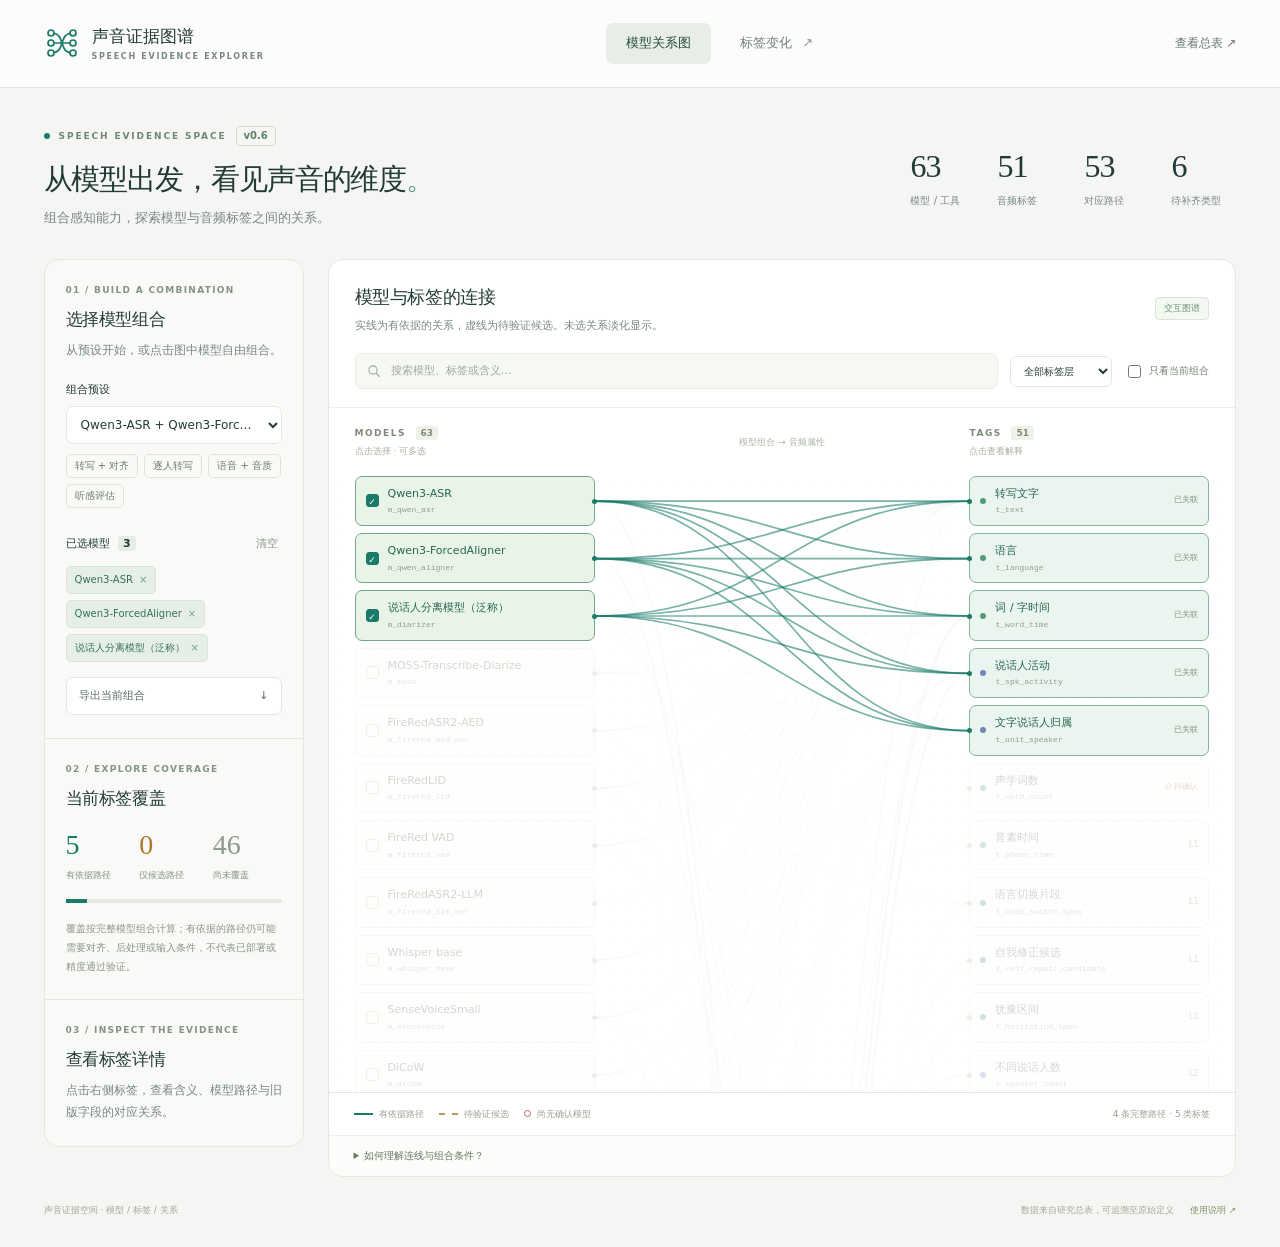
==== docs/research/speech-evidence-space-20261020/visualization/index.html @ 35d26bb5 "Add interactive speech model and tag explorer" ====
<!doctype html>
<html lang="zh-CN">
<head>
  <meta charset="UTF-8">
  <meta name="viewport" content="width=device-width, initial-scale=1">
  <meta name="theme-color" content="#f5f6f3">
  <title>声音证据图谱 · 模型与标签</title>
  <link rel="stylesheet" href="styles.css">
  <script src="data.js" defer></script>
  <script src="app.js" defer></script>
</head>
<body>
  <header class="topbar">
    <a class="brand" href="#graph" aria-label="声音证据图谱首页">
      <svg viewBox="0 0 36 36" aria-hidden="true"><path d="M7 8C23 8 13 28 29 28M7 28C23 28 13 8 29 8M7 18H29"/><circle cx="7" cy="8" r="3"/><circle cx="7" cy="18" r="3"/><circle cx="7" cy="28" r="3"/><circle cx="29" cy="8" r="3"/><circle cx="29" cy="18" r="3"/><circle cx="29" cy="28" r="3"/></svg>
      <span>声音证据图谱<small>SPEECH EVIDENCE EXPLORER</small></span>
    </a>
    <nav aria-label="主导航"><button class="nav-tab active" data-view="graph" aria-pressed="true">模型关系图</button><button class="nav-tab" data-view="comparison" aria-pressed="false">标签变化 <span>↗</span></button></nav>
    <a class="source-link" href="../模型与标签对应总表.md" target="_blank" rel="noopener">查看总表 ↗</a>
  </header>

  <main>
    <section class="page-heading">
      <div><div class="eyebrow"><span class="live-dot"></span> SPEECH EVIDENCE SPACE <span class="version">v0.6</span></div><h1>从模型出发，看见声音的维度<span>。</span></h1><p>组合感知能力，探索模型与音频标签之间的关系。</p></div>
      <div class="overview" id="overview" aria-label="总表统计"></div>
    </section>

    <section id="graph-view" class="workspace">
      <aside class="sidebar">
        <section class="side-section"><div class="section-kicker">01 / BUILD A COMBINATION</div><h2>选择模型组合</h2><p class="muted">从预设开始，或点击图中模型自由组合。</p><label class="field-label" for="preset">组合预设</label><select id="preset"><option value="">自定义组合</option></select><div class="quick-presets" id="quick-presets"></div><div class="selection-heading"><span>已选模型 <b id="selected-count">0</b></span><button id="clear" class="text-button">清空</button></div><div id="selected-chips" class="selected-chips"></div><button id="export" class="secondary-button">导出当前组合 <span>↓</span></button></section>
        <section class="side-section coverage-section"><div class="section-kicker">02 / EXPLORE COVERAGE</div><h2>当前标签覆盖</h2><div class="coverage-stats" aria-live="polite"><div><strong id="supported-count">0</strong><span>有依据路径</span></div><div><strong id="candidate-count">0</strong><span>仅候选路径</span></div><div><strong id="remaining-count">51</strong><span>尚未覆盖</span></div></div><div class="coverage-bar"><span id="supported-bar"></span><span id="candidate-bar"></span></div><p class="small-note">覆盖按完整模型组合计算；有依据的路径仍可能需要对齐、后处理或输入条件，不代表已部署或精度通过验证。</p></section>
        <section class="side-section detail-section" id="detail-panel"><div class="section-kicker">03 / INSPECT THE EVIDENCE</div><h2>查看标签详情</h2><p class="muted">点击右侧标签，查看含义、模型路径与旧版字段的对应关系。</p></section>
      </aside>

      <div class="graph-panel">
        <div class="panel-heading"><div><h2>模型与标签的连接</h2><p>实线为有依据的关系，虚线为待验证候选。未选关系淡化显示。</p></div><span class="pill">交互图谱</span></div>
        <div class="graph-toolbar"><label class="search-box"><svg viewBox="0 0 20 20" aria-hidden="true"><circle cx="8" cy="8" r="5.5"/><path d="m12 12 5 5"/></svg><input id="graph-search" type="search" placeholder="搜索模型、标签或含义…" aria-label="搜索模型或标签"></label><select id="layer" aria-label="按标签层筛选"><option value="all">全部标签层</option><option value="L1">L1 · 词汇内容</option><option value="L2">L2 · 说话人</option><option value="L3">L3 · 时间结构</option><option value="L4">L4 · 副语言</option><option value="L5">L5 · 声学场景</option><option value="L6">L6 · 音频关系</option></select><label class="toggle-label"><input id="focus-only" type="checkbox">只看当前组合</label></div>
        <div class="graph-column-headings"><span>MODELS <b id="visible-model-count"></b><small>点击选择 · 可多选</small></span><span class="connection-caption">模型组合 → 音频属性</span><span>TAGS <b id="visible-tag-count"></b><small>点击查看解释</small></span></div>
        <p class="scroll-hint">左右滑动图谱，查看完整的模型与标签连接 ↔</p>
        <div class="graph-scroll" id="graph-scroll" tabindex="0" aria-label="模型标签关系图，可滚动"><div id="graph-canvas" class="graph-canvas"><svg id="connections" aria-hidden="true"></svg><div id="model-nodes" class="node-column model-column"></div><div id="tag-nodes" class="node-column tag-column"></div></div><div id="graph-empty" class="empty-state" hidden></div></div>
        <div class="graph-footer"><div class="legend"><span><i class="line solid"></i>有依据路径</span><span><i class="line dashed"></i>待验证候选</span><span><i class="gap-dot"></i>尚无确认模型</span></div><span id="graph-status" aria-live="polite"></span></div>
        <details class="reading-guide"><summary>如何理解连线与组合条件？</summary><p>连线表示模型参与某条产出路径。总表中逗号连接的模型需要共同选择，斜线分隔的模型任选其一。单条连线不表示这个模型单独就能产出标签。</p><p><b>D</b>：直接接口输出；<b>C</b>：模型组合、适配或确定性后处理；<b>H</b>：权重、任务头、接口或校准尚待验证。带 H 的组合用虚线单独计数；不可调用的旧候选不计入覆盖。∅ 表示还没有确认的产出模型。</p><p>“语音识别模型”“说话人分离模型”等泛称节点代表组合中的角色，具体实现另选，不会自动被其他模型代号替代。同一标签可以有多条路径，但不因此成为互相独立的证据。目标人、逐帧、摘要等限定保留在标签详情中。</p></details>
      </div>
    </section>

    <section id="comparison-view" hidden>
      <div class="comparison-intro"><div><div class="section-kicker">SCHEMA EVOLUTION / 2026.10.09 → v0.6</div><h2>标签变了什么，为什么？</h2><p id="comparison-summary"></p></div><a href="../标签版本对比.md" target="_blank" rel="noopener" class="secondary-button">完整对比文档 ↗</a></div>
      <div class="comparison-callouts"><div><span class="callout-icon">＋</span><h3>新增与细化</h3><p>从整段结果扩展到词、时间、声源和交互关系。</p></div><div><span class="callout-icon">⇄</span><h3>移出不等于删除</h3><p>统计、元数据和自然语言描述有各自的保存位置。</p></div><div><span class="callout-icon">∅</span><h3>类型不等于能力</h3><p>51 类标签中，6 类仍没有确认的产出模型。</p></div></div>
      <div class="comparison-controls"><div id="comparison-filters" class="filter-pills" aria-label="按变化类型筛选"></div><label class="search-box"><svg viewBox="0 0 20 20" aria-hidden="true"><circle cx="8" cy="8" r="5.5"/><path d="m12 12 5 5"/></svg><input type="search" id="comparison-search" placeholder="搜索新旧字段或原因…" aria-label="搜索标签变化"></label></div>
      <p class="result-count" id="comparison-result-count" aria-live="polite"></p><div id="comparison-list" class="comparison-list"></div>
      <div class="source-footer"><strong>对照来源</strong><p>基准：<code>baseline-tag-schema.md</code>（2026-10-09）· <a href="baseline-tag-schema.md" target="_blank" rel="noopener">只读快照 ↗</a></p><p>当前：<a href="../tag_schema.md" target="_blank" rel="noopener">Tag Schema v0.6</a> · <a href="../模型与标签对应总表.md" target="_blank" rel="noopener">模型与标签总表</a> · <a href="../schema_mapping.md" target="_blank" rel="noopener">既有字段映射</a></p></div>
    </section>
    <footer class="page-footer"><span>声音证据空间 · 模型 / 标签 / 关系</span><span>数据来自研究总表，可追溯至原始定义 <a href="README.md" target="_blank" rel="noopener">使用说明 ↗</a></span></footer>
  </main>
  <div id="toast" role="status" class="toast" hidden></div>
  <noscript><p class="noscript">请启用 JavaScript 以查看交互图谱。原始数据可在模型与标签总表中阅读。</p></noscript>
</body>
</html>
---- docs/research/speech-evidence-space-20261020/visualization/styles.css ----
:root{--bg:#f5f6f3;--paper:#fff;--ink:#233b38;--muted:#7a8782;--border:#e2e7e1;--teal:#197b68;--mint:#e6f3eb;--amber:#ad772f;--amber-bg:#faf1df;--red:#b56a60;--radius:15px;font-family:Inter,"PingFang SC","Microsoft YaHei",LocalHei,system-ui,sans-serif;color:var(--ink);background:var(--bg);font-synthesis:none}
*{box-sizing:border-box}body{margin:0;font-size:14px;line-height:1.6}button,input,select{font:inherit}button,a,select,input{ -webkit-tap-highlight-color:transparent}button{cursor:pointer}button,select,input{color:var(--ink)}button{background:none}button:focus-visible,a:focus-visible,input:focus-visible,select:focus-visible,summary:focus-visible,[tabindex]:focus-visible{outline:3px solid #59ad93;outline-offset:3px}a{color:var(--teal);text-decoration:none}a:hover{text-decoration:underline}h1,h2,h3,p{margin:0}h2{font-size:17px;letter-spacing:-.4px}h3{font-size:15px}code{font-family:"SFMono-Regular",Consolas,monospace;font-size:.86em;overflow-wrap:anywhere}[hidden]{display:none!important}.topbar{height:88px;border-bottom:1px solid var(--border);display:flex;align-items:center;justify-content:space-between;padding:0 3.4%;gap:24px;background:rgba(255,255,255,.68)}.brand{display:flex;align-items:center;gap:12px;font-weight:700;font-size:17px;color:var(--ink)}.brand:hover{text-decoration:none}.brand svg{width:36px;height:36px;fill:var(--bg);stroke:var(--teal);stroke-width:1.7}.brand small{display:block;font-size:8px;letter-spacing:1.7px;color:var(--muted);margin-top:1px}.topbar nav{display:flex;align-items:center;gap:9px}.nav-tab{padding:10px 20px;border:0;border-radius:7px;font-size:13px;color:#76807b}.nav-tab.active{background:#e8ede7;color:#244d40;font-weight:600}.nav-tab span{padding-left:6px;color:#8c9c91}.source-link{font-size:12px;color:#64776d}.page-heading{display:flex;align-items:center;justify-content:space-between;gap:30px;padding:38px 0 30px}.eyebrow{font-size:9px;letter-spacing:1.9px;font-weight:700;display:flex;align-items:center;gap:9px;color:#718476}.live-dot{width:6px;height:6px;background:var(--teal);border-radius:50%}.version{letter-spacing:0;font-size:10px;padding:1px 7px;border:1px solid #cddbd0;border-radius:4px;color:#608268}.page-heading h1{font-size:clamp(24px,2.25vw,35px);font-weight:600;letter-spacing:-1.1px;margin:10px 0 6px}.page-heading h1>span{color:#5a9d7e}.page-heading p{font-size:13px;color:var(--muted)}main{max-width:1680px;margin:auto;padding:0 3.4%}.overview{display:flex;gap:27px;padding-right:5px}.overview>div{min-width:60px}.overview strong{font:500 32px/1.3 Georgia,serif;letter-spacing:-1px}.overview span{display:block;font-size:10px;color:var(--muted);margin-top:5px}.workspace{display:grid;grid-template-columns:260px minmax(0,1fr);gap:24px;align-items:start}.sidebar{border:1px solid var(--border);background:#f9faf7;border-radius:var(--radius);overflow:hidden}.side-section{padding:23px 21px;border-bottom:1px solid var(--border)}.side-section:last-child{border-bottom:0}.section-kicker{font-size:9px;letter-spacing:1.3px;font-weight:600;color:#859386;margin-bottom:9px}.side-section h2{margin-bottom:7px}.muted{color:var(--muted);font-size:12px;line-height:1.8}.field-label{display:block;font-size:11px;font-weight:600;margin:19px 0 7px}select{background:#fff;border:1px solid var(--border);border-radius:7px;padding:10px;max-width:100%;font-size:12px}#preset{width:100%;text-overflow:ellipsis}.quick-presets{display:flex;gap:6px;flex-wrap:wrap;margin-top:10px}.quick-presets button{border:1px solid #dce4da;border-radius:5px;color:#6b7d6e;padding:3px 8px;font-size:10px}.quick-presets button:hover{background:var(--mint)}.selection-heading{display:flex;align-items:center;justify-content:space-between;font-size:11px;margin:23px 0 10px}.selection-heading b{margin-left:5px;background:#e7ece4;padding:1px 5px;border-radius:3px}.text-button{border:0;color:#87928b;font-size:11px;padding:4px}.text-button:hover{color:var(--teal)}.selected-chips{display:flex;flex-wrap:wrap;gap:6px;min-height:48px;align-content:flex-start}.selected-chip{display:flex;align-items:center;gap:6px;color:#37715e;background:#e6efe5;border:1px solid #d9e5d8;border-radius:5px;font-size:10px;max-width:100%;padding:5px 8px}.selected-chip span{overflow:hidden;text-overflow:ellipsis;white-space:nowrap}.selected-chip b{font-weight:400;opacity:.65}.secondary-button{border:1px solid var(--border);background:white;border-radius:7px;display:flex;align-items:center;justify-content:space-between;padding:9px 12px;font-size:11px;color:#5b6d62;gap:20px;white-space:nowrap}.secondary-button:hover{border-color:#94b49f;text-decoration:none}.side-section>.secondary-button{margin-top:15px;width:100%}.coverage-stats{display:grid;grid-template-columns:repeat(3,1fr);gap:5px;margin-top:18px}.coverage-stats strong{font:500 28px/1.1 Georgia,serif;color:var(--teal)}.coverage-stats>div:nth-child(2) strong{color:var(--amber)}.coverage-stats>div:nth-child(3) strong{color:#8d998e}.coverage-stats span{display:block;font-size:9px;color:#819080;margin-top:7px}.coverage-bar{height:4px;background:#e5e9e1;border-radius:3px;display:flex;margin:16px 0}.coverage-bar span{height:100%;transition:width .25s}#supported-bar{background:var(--teal)}#candidate-bar{background:#d4af6d}.small-note{font-size:10px;line-height:1.9;color:#8a948a}.graph-panel{border:1px solid var(--border);border-radius:var(--radius);background:white;overflow:hidden;min-width:0}.panel-heading{padding:23px 26px 19px;display:flex;align-items:center;justify-content:space-between;gap:15px}.panel-heading h2{font-size:18px}.panel-heading p{font-size:11px;color:var(--muted);margin-top:5px}.pill{border:1px solid #d5e7da;color:#6e9375;border-radius:4px;background:#f3f8f0;padding:3px 8px;font-size:9px;white-space:nowrap}.graph-toolbar{padding:0 26px 18px;display:flex;align-items:center;gap:12px;border-bottom:1px solid #edf0e9}.search-box{display:flex;align-items:center;gap:9px;background:#f6f8f4;border:1px solid #e8ede5;border-radius:7px;padding:8px 11px;min-width:140px;flex:1}.search-box svg{width:15px;height:15px;stroke:#9ca99a;fill:none;stroke-width:1.5;flex-shrink:0}.search-box input{padding:0;width:100%;border:0;background:transparent;font-size:11px;outline-offset:4px}.search-box input::placeholder{color:#a0aaa0}.graph-toolbar select{font-size:10px;padding:8px 9px}.toggle-label{display:flex;align-items:center;gap:5px;white-space:nowrap;font-size:10px;color:#71816f}.toggle-label input{accent-color:var(--teal)}.graph-column-headings{display:grid;grid-template-columns:240px 1fr 240px;padding:18px 26px 13px;font-size:9px;font-weight:700;letter-spacing:1.5px;color:#7e8b7b}.graph-column-headings b{font-size:9px;letter-spacing:0;background:#eef2e9;border-radius:3px;padding:2px 5px;margin-left:5px}.graph-column-headings small{display:block;font-size:9px;font-weight:400;letter-spacing:0;color:#a8b09f;margin-top:4px}.connection-caption{text-align:center;align-self:center;font-size:9px;letter-spacing:0;font-weight:400;color:#abb5a7}.graph-scroll{height:620px;overflow:auto;position:relative;overscroll-behavior:contain;scrollbar-width:thin;scrollbar-color:#ced9cc transparent;padding:0 26px 12px;background:radial-gradient(circle,#ced8c74d .7px,transparent .8px) 0 0/17px 17px}.graph-canvas{position:relative;display:flex;justify-content:space-between;min-width:650px;gap:160px;min-height:540px;isolation:isolate}.node-column{width:240px;display:flex;flex-direction:column;gap:7px;z-index:2;flex-shrink:0;padding:4px 0 12px}.node{width:100%;min-height:49px;display:flex;align-items:center;gap:9px;text-align:left;border:1px solid #e1e7dc;background:#fcfdfb;border-radius:7px;padding:8px 10px;position:relative;transition:opacity .18s,background .18s,border-color .18s,filter .18s;color:#566853}.node>span.node-text{min-width:0;flex:1}.node strong{display:block;font-size:11px;font-weight:500;overflow:hidden;white-space:nowrap;text-overflow:ellipsis}.node code{display:block;font-size:8px;color:#90a08c;margin-top:2px;overflow:hidden;text-overflow:ellipsis;white-space:nowrap}.node:hover{border-color:#8eb69d;background:#f1f8ef;opacity:1!important;filter:none!important}.checkmark{width:13px;height:13px;border:1px solid #b7c9b5;border-radius:3px;flex-shrink:0;display:grid;place-items:center;font-size:9px;color:transparent}.node.selected{background:#e9f4e9;border-color:#76a58b;color:#27654e}.node.selected .checkmark{color:white;background:var(--teal);border-color:var(--teal)}.node.active{background:#eaf5ef;border-color:#87b59c;color:#27654e}.node.candidate{background:var(--amber-bg);border-color:#dfc793;color:#916929}.node.dimmed{opacity:.25;filter:blur(.25px)}.node.focused{box-shadow:0 0 0 2px #549b7c}.node .layer-dot{width:6px;height:6px;background:var(--layer-color,#729a83);border-radius:50%;flex-shrink:0}.node .node-status{font-size:8px;color:#80917a;white-space:nowrap}.node.candidate .node-status{color:var(--amber)}.node .gap-status{color:var(--red)}.node.unavailable{background:#f4f4f2}.node:disabled{cursor:not-allowed}.node:disabled:hover{border-color:#e1e7dc}.node::after{content:"";position:absolute;width:5px;height:5px;border-radius:50%;background:#b2c3ac;right:-3px;top:calc(50% - 2px)}.tag-column .node::after{right:auto;left:-3px}.node.selected::after,.node.active::after{background:var(--teal)}.node.candidate::after{background:var(--amber)}#connections{position:absolute;inset:0;width:100%;height:100%;z-index:1;overflow:visible;pointer-events:none}.connection{fill:none;stroke:#8fa78c;stroke-width:1;opacity:.1}.connection.active{stroke:var(--teal);stroke-width:1.7;opacity:.58}.connection.candidate{stroke:#bf934d;stroke-width:1.4;stroke-dasharray:5 5;opacity:.55}.connection.idle-candidate{stroke-dasharray:4 5}.connection.dimmed{opacity:.035}.graph-footer{padding:14px 25px;border-top:1px solid var(--border);display:flex;justify-content:space-between;gap:12px;align-items:center;font-size:9px;color:#98a18f}.legend{display:flex;gap:15px;flex-wrap:wrap}.legend span{display:flex;gap:6px;align-items:center}.line{display:inline-block;width:19px;border-top:2px solid var(--teal)}.line.dashed{border-color:#bc9656;border-top-style:dashed}.gap-dot{width:7px;height:7px;border:1px solid var(--red);border-radius:50%}.reading-guide{border-top:1px solid #edf0e9;padding:12px 25px;font-size:10px;color:#86917e;background:#fcfdfa}.reading-guide summary{cursor:pointer;color:#647b5d}.reading-guide p{margin-top:10px;max-width:900px}.detail-section h2{overflow-wrap:anywhere}.detail-id{display:block;color:#8b9a84;font-size:10px;margin-bottom:12px}.detail-description{font-size:11px;color:#6e7e66;line-height:1.9}.detail-subtitle{font-size:11px;margin:18px 0 8px}.path-card{padding:10px;border:1px solid #e1e7da;border-radius:6px;background:white;margin-top:8px;font-size:10px}.path-card p{color:#7b8871;margin:6px 0;overflow-wrap:anywhere}.path-card code{font-size:9px}.path-card .text-button{padding:4px 0;color:var(--teal);font-size:10px}.status-badge{font:9px/1.6 Consolas,monospace;background:#edf3e7;color:#6a865c;border-radius:3px;padding:2px 5px}.status-badge.hypothesis{background:var(--amber-bg);color:var(--amber)}.tag-detail-close{float:right}.empty-state{text-align:center;padding:85px 20px;color:#93a08b;font-size:13px}.comparison-intro{border:1px solid var(--border);border-radius:var(--radius);background:white;padding:28px 30px;display:flex;align-items:center;justify-content:space-between;gap:30px}.comparison-intro h2{font-size:25px;margin-bottom:10px}.comparison-intro p{font-size:12px;max-width:850px;color:#7b8973;line-height:1.9}.comparison-callouts{display:grid;grid-template-columns:repeat(3,1fr);gap:18px;margin:20px 0 26px}.comparison-callouts>div{padding:22px;background:#edf1e8;border-radius:12px}.callout-icon{float:left;font-size:24px;line-height:1.4;color:#78a184;margin-right:15px}.comparison-callouts h3{font-size:14px;font-weight:500}.comparison-callouts p{color:#89937f;font-size:11px;margin-top:5px}.comparison-controls{display:flex;justify-content:space-between;gap:20px;align-items:flex-start}.comparison-controls .search-box{max-width:280px}.filter-pills{display:flex;gap:7px;flex-wrap:wrap}.filter-pills button{border:1px solid #dde4d6;border-radius:6px;padding:7px 12px;font-size:11px;color:#76876a}.filter-pills button.active{background:var(--teal);border-color:var(--teal);color:white}.filter-pills button span{opacity:.7;margin-left:6px;font-size:9px}.result-count{font-size:10px;color:#92a085;margin:15px 0}.comparison-list{display:grid;grid-template-columns:repeat(2,minmax(0,1fr));gap:16px;align-items:start}.change-card{padding:23px;background:#fff;border:1px solid var(--border);border-radius:12px}.change-card-header{display:flex;justify-content:space-between;gap:15px;align-items:center;margin-bottom:15px}.change-card h3{font-size:15px}.category-badge{white-space:nowrap;font-size:9px;background:#edf3e7;color:#7a9766;padding:3px 7px;border-radius:4px}.category-badge.added{background:#e6f3eb;color:var(--teal)}.category-badge.deferred{background:var(--amber-bg);color:var(--amber)}.field-mapping{display:grid;grid-template-columns:1fr 16px 1fr;gap:10px;background:#f8faf5;border-radius:7px;padding:13px;margin-bottom:15px}.field-mapping small{display:block;font-size:9px;color:#9aa48d;margin-bottom:6px}.field-mapping code{display:block;font-size:9px;line-height:1.8}.mapping-arrow{align-self:center;color:#a6b69a}.field-mapping button{border:0;font:9px/1.8 Consolas,monospace;color:var(--teal);text-align:left;padding:0;overflow-wrap:anywhere;display:block;max-width:100%}.field-mapping button:hover{text-decoration:underline}.change-card>p{font-size:11px;color:#75846a;line-height:1.9}.change-card .boundary{font-size:10px;margin-top:11px;border-left:2px solid #c6d6ba;padding-left:10px;color:#96a08c}.source-links{display:flex;gap:12px;flex-wrap:wrap;margin-top:13px;font-size:9px}.source-footer{font-size:11px;padding:28px 0;color:#91a081}.source-footer strong{font-weight:500;color:#6d805c}.source-footer p{margin-top:8px}.page-footer{display:flex;justify-content:space-between;gap:20px;font-size:9px;color:#a0aa94;padding:26px 0 30px}.page-footer a{color:#7c9470;margin-left:13px}.toast{position:fixed;bottom:25px;left:50%;transform:translateX(-50%);z-index:100;background:#274a3b;color:white;border-radius:8px;padding:12px 20px;box-shadow:0 4px 20px #254b3426;font-size:12px}.noscript{padding:20px;text-align:center}
@media(min-width:1500px){.workspace{grid-template-columns:280px minmax(0,1fr)}.node-column{width:270px}.graph-column-headings{grid-template-columns:270px 1fr 270px}.graph-scroll{height:690px}}
@media(max-width:1150px){.workspace{grid-template-columns:225px minmax(0,1fr);gap:16px}.side-section{padding:19px 16px}.graph-toolbar{flex-wrap:wrap;padding-left:18px;padding-right:18px}.graph-toolbar .search-box{min-width:170px}.graph-column-headings{grid-template-columns:1fr 1fr;padding-left:18px;padding-right:18px}.graph-column-headings>span:last-child{text-align:right}.connection-caption{display:none}.graph-scroll{padding-left:18px;padding-right:18px}.overview{gap:15px}.overview strong{font-size:28px}.graph-footer{flex-wrap:wrap}.comparison-controls{flex-wrap:wrap}}
@media(max-width:800px){main{padding:0 20px}.topbar{height:75px;padding:0 20px;gap:10px}.brand{font-size:14px}.brand svg{width:30px}.brand small{font-size:6px}.source-link{display:none}.nav-tab{padding:8px 10px;font-size:11px}.page-heading{align-items:flex-start;flex-direction:column;gap:23px;padding:28px 0}.page-heading h1{font-size:25px}.overview{gap:34px}.overview strong{font-size:25px}.overview span{font-size:9px}.workspace{grid-template-columns:1fr}.sidebar{display:grid;grid-template-columns:1fr 1fr}.side-section{border-bottom:0}.side-section:first-child{border-right:1px solid var(--border)}.detail-section{grid-column:1/-1;border-top:1px solid var(--border);max-height:480px;overflow:auto}.graph-scroll{height:570px}.panel-heading{padding:20px 18px}.panel-heading h2{font-size:16px}.panel-heading p{font-size:10px}.comparison-list{grid-template-columns:1fr}.comparison-callouts{gap:10px}.comparison-callouts>div{padding:15px}.callout-icon{float:none;display:block}.comparison-callouts h3{font-size:12px}.comparison-callouts p{font-size:10px}.comparison-intro{padding:22px;align-items:flex-start;flex-direction:column;gap:15px}.comparison-intro h2{font-size:22px}.page-footer{flex-direction:column;gap:7px}.comparison-controls .search-box{max-width:none}.graph-footer{padding:14px 18px}}
@media(max-width:450px){main{padding:0 12px}.topbar{padding:0 12px}.brand{gap:6px}.brand small{letter-spacing:1px}.nav-tab{padding:8px}.page-heading h1{font-size:22px}.sidebar{grid-template-columns:1fr}.side-section:first-child{border-right:0;border-bottom:1px solid var(--border)}.coverage-section{padding:17px}.coverage-stats{margin-top:12px}.graph-toolbar{gap:8px}.graph-toolbar .search-box{flex-basis:100%}.graph-column-headings{font-size:8px}.comparison-callouts{grid-template-columns:1fr}.comparison-callouts>div{padding:14px 16px}.callout-icon{float:left;margin-top:0}.legend{gap:10px}.field-mapping{gap:6px;padding:10px}.change-card{padding:18px}}
.scroll-hint{display:none;font-size:9px;color:#8a9b7e;padding:0 18px 10px}
@media(max-width:1150px){.scroll-hint{display:block}}
@media(prefers-reduced-motion:reduce){*{transition:none!important;scroll-behavior:auto!important}}
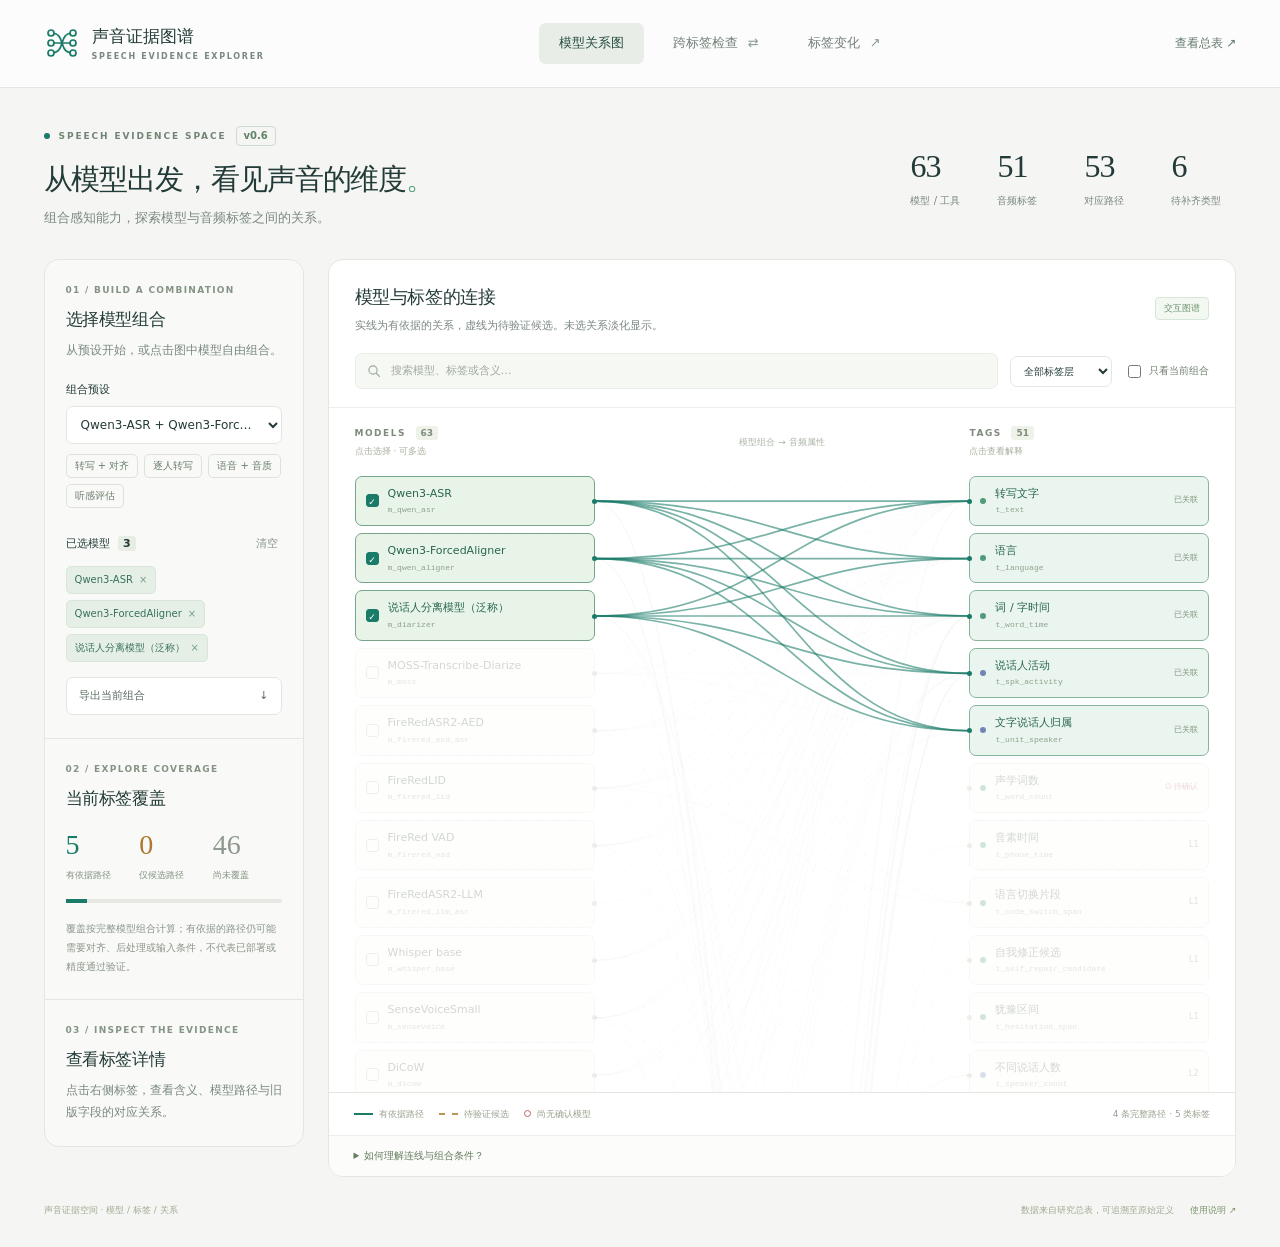
==== commit ee931a12: "Add cross-tag consistency diagrams and research guidance" ====
--- a/docs/research/speech-evidence-space-20261020/visualization/index.html
+++ b/docs/research/speech-evidence-space-20261020/visualization/index.html
@@ -15,7 +15,7 @@
       <svg viewBox="0 0 36 36" aria-hidden="true"><path d="M7 8C23 8 13 28 29 28M7 28C23 28 13 8 29 8M7 18H29"/><circle cx="7" cy="8" r="3"/><circle cx="7" cy="18" r="3"/><circle cx="7" cy="28" r="3"/><circle cx="29" cy="8" r="3"/><circle cx="29" cy="18" r="3"/><circle cx="29" cy="28" r="3"/></svg>
       <span>声音证据图谱<small>SPEECH EVIDENCE EXPLORER</small></span>
     </a>
-    <nav aria-label="主导航"><button class="nav-tab active" data-view="graph" aria-pressed="true">模型关系图</button><button class="nav-tab" data-view="comparison" aria-pressed="false">标签变化 <span>↗</span></button></nav>
+    <nav aria-label="主导航"><button class="nav-tab active" data-view="graph" aria-pressed="true">模型关系图</button><button class="nav-tab" data-view="checks" aria-pressed="false">跨标签检查 <span>⇄</span></button><button class="nav-tab" data-view="comparison" aria-pressed="false">标签变化 <span>↗</span></button></nav>
     <a class="source-link" href="../模型与标签对应总表.md" target="_blank" rel="noopener">查看总表 ↗</a>
   </header>
 
@@ -43,6 +43,17 @@
       </div>
     </section>
 
+    <section id="checks-view" hidden>
+      <div class="checks-intro">
+        <div><div class="section-kicker">CROSS-TAG CONSISTENCY / 2026.10</div><h2>不同维度，交叉核验。</h2><p>语言与转写、词时间与语音活动、文字归属与说话人时间轴：用不同标签发现冲突和缺失。以下为检查方案；点击标签，可查看提供证据的模型。<a href="../tag_schema.md#81-跨标签一致性检查互检链路" target="_blank" rel="noopener">完整定义 ↗</a></p></div>
+        <div class="checks-legend"><span class="pill">8 组检查方案</span><span>⇄ 核对关系 · 待评测</span></div>
+      </div>
+      <div class="checks-toolbar"><div id="checks-filters" class="filter-pills" aria-label="按检查类型筛选"></div><label class="search-box"><svg viewBox="0 0 20 20" aria-hidden="true"><circle cx="8" cy="8" r="5.5"/><path d="m12 12 5 5"/></svg><input type="search" id="checks-search" placeholder="搜索标签或检查关系…" aria-label="搜索跨标签检查"></label></div>
+      <p class="result-count" id="checks-result-count" aria-live="polite"></p>
+      <div id="checks-list" class="checks-list"></div>
+      <div class="checks-note"><strong>如何使用</strong><p>先统一音频、时间粒度、说话人匿名 ID 和类别集，再比较重叠、边界误差或冲突样例。相同模型内部的附带字段只能算一致性线索；独立模型、独立真值和明确指标才支持“交叉验证”的强结论。</p></div>
+    </section>
+
     <section id="comparison-view" hidden>
       <div class="comparison-intro"><div><div class="section-kicker">SCHEMA EVOLUTION / 2026.10.09 → v0.6</div><h2>标签变了什么，为什么？</h2><p id="comparison-summary"></p></div><a href="../标签版本对比.md" target="_blank" rel="noopener" class="secondary-button">完整对比文档 ↗</a></div>
       <div class="comparison-callouts"><div><span class="callout-icon">＋</span><h3>新增与细化</h3><p>从整段结果扩展到词、时间、声源和交互关系。</p></div><div><span class="callout-icon">⇄</span><h3>移出不等于删除</h3><p>统计、元数据和自然语言描述有各自的保存位置。</p></div><div><span class="callout-icon">∅</span><h3>类型不等于能力</h3><p>51 类标签中，6 类仍没有确认的产出模型。</p></div></div>
--- a/docs/research/speech-evidence-space-20261020/visualization/styles.css
+++ b/docs/research/speech-evidence-space-20261020/visualization/styles.css
@@ -1,9 +1,18 @@
 :root{--bg:#f5f6f3;--paper:#fff;--ink:#233b38;--muted:#7a8782;--border:#e2e7e1;--teal:#197b68;--mint:#e6f3eb;--amber:#ad772f;--amber-bg:#faf1df;--red:#b56a60;--radius:15px;font-family:Inter,"PingFang SC","Microsoft YaHei",LocalHei,system-ui,sans-serif;color:var(--ink);background:var(--bg);font-synthesis:none}
 *{box-sizing:border-box}body{margin:0;font-size:14px;line-height:1.6}button,input,select{font:inherit}button,a,select,input{ -webkit-tap-highlight-color:transparent}button{cursor:pointer}button,select,input{color:var(--ink)}button{background:none}button:focus-visible,a:focus-visible,input:focus-visible,select:focus-visible,summary:focus-visible,[tabindex]:focus-visible{outline:3px solid #59ad93;outline-offset:3px}a{color:var(--teal);text-decoration:none}a:hover{text-decoration:underline}h1,h2,h3,p{margin:0}h2{font-size:17px;letter-spacing:-.4px}h3{font-size:15px}code{font-family:"SFMono-Regular",Consolas,monospace;font-size:.86em;overflow-wrap:anywhere}[hidden]{display:none!important}.topbar{height:88px;border-bottom:1px solid var(--border);display:flex;align-items:center;justify-content:space-between;padding:0 3.4%;gap:24px;background:rgba(255,255,255,.68)}.brand{display:flex;align-items:center;gap:12px;font-weight:700;font-size:17px;color:var(--ink)}.brand:hover{text-decoration:none}.brand svg{width:36px;height:36px;fill:var(--bg);stroke:var(--teal);stroke-width:1.7}.brand small{display:block;font-size:8px;letter-spacing:1.7px;color:var(--muted);margin-top:1px}.topbar nav{display:flex;align-items:center;gap:9px}.nav-tab{padding:10px 20px;border:0;border-radius:7px;font-size:13px;color:#76807b}.nav-tab.active{background:#e8ede7;color:#244d40;font-weight:600}.nav-tab span{padding-left:6px;color:#8c9c91}.source-link{font-size:12px;color:#64776d}.page-heading{display:flex;align-items:center;justify-content:space-between;gap:30px;padding:38px 0 30px}.eyebrow{font-size:9px;letter-spacing:1.9px;font-weight:700;display:flex;align-items:center;gap:9px;color:#718476}.live-dot{width:6px;height:6px;background:var(--teal);border-radius:50%}.version{letter-spacing:0;font-size:10px;padding:1px 7px;border:1px solid #cddbd0;border-radius:4px;color:#608268}.page-heading h1{font-size:clamp(24px,2.25vw,35px);font-weight:600;letter-spacing:-1.1px;margin:10px 0 6px}.page-heading h1>span{color:#5a9d7e}.page-heading p{font-size:13px;color:var(--muted)}main{max-width:1680px;margin:auto;padding:0 3.4%}.overview{display:flex;gap:27px;padding-right:5px}.overview>div{min-width:60px}.overview strong{font:500 32px/1.3 Georgia,serif;letter-spacing:-1px}.overview span{display:block;font-size:10px;color:var(--muted);margin-top:5px}.workspace{display:grid;grid-template-columns:260px minmax(0,1fr);gap:24px;align-items:start}.sidebar{border:1px solid var(--border);background:#f9faf7;border-radius:var(--radius);overflow:hidden}.side-section{padding:23px 21px;border-bottom:1px solid var(--border)}.side-section:last-child{border-bottom:0}.section-kicker{font-size:9px;letter-spacing:1.3px;font-weight:600;color:#859386;margin-bottom:9px}.side-section h2{margin-bottom:7px}.muted{color:var(--muted);font-size:12px;line-height:1.8}.field-label{display:block;font-size:11px;font-weight:600;margin:19px 0 7px}select{background:#fff;border:1px solid var(--border);border-radius:7px;padding:10px;max-width:100%;font-size:12px}#preset{width:100%;text-overflow:ellipsis}.quick-presets{display:flex;gap:6px;flex-wrap:wrap;margin-top:10px}.quick-presets button{border:1px solid #dce4da;border-radius:5px;color:#6b7d6e;padding:3px 8px;font-size:10px}.quick-presets button:hover{background:var(--mint)}.selection-heading{display:flex;align-items:center;justify-content:space-between;font-size:11px;margin:23px 0 10px}.selection-heading b{margin-left:5px;background:#e7ece4;padding:1px 5px;border-radius:3px}.text-button{border:0;color:#87928b;font-size:11px;padding:4px}.text-button:hover{color:var(--teal)}.selected-chips{display:flex;flex-wrap:wrap;gap:6px;min-height:48px;align-content:flex-start}.selected-chip{display:flex;align-items:center;gap:6px;color:#37715e;background:#e6efe5;border:1px solid #d9e5d8;border-radius:5px;font-size:10px;max-width:100%;padding:5px 8px}.selected-chip span{overflow:hidden;text-overflow:ellipsis;white-space:nowrap}.selected-chip b{font-weight:400;opacity:.65}.secondary-button{border:1px solid var(--border);background:white;border-radius:7px;display:flex;align-items:center;justify-content:space-between;padding:9px 12px;font-size:11px;color:#5b6d62;gap:20px;white-space:nowrap}.secondary-button:hover{border-color:#94b49f;text-decoration:none}.side-section>.secondary-button{margin-top:15px;width:100%}.coverage-stats{display:grid;grid-template-columns:repeat(3,1fr);gap:5px;margin-top:18px}.coverage-stats strong{font:500 28px/1.1 Georgia,serif;color:var(--teal)}.coverage-stats>div:nth-child(2) strong{color:var(--amber)}.coverage-stats>div:nth-child(3) strong{color:#8d998e}.coverage-stats span{display:block;font-size:9px;color:#819080;margin-top:7px}.coverage-bar{height:4px;background:#e5e9e1;border-radius:3px;display:flex;margin:16px 0}.coverage-bar span{height:100%;transition:width .25s}#supported-bar{background:var(--teal)}#candidate-bar{background:#d4af6d}.small-note{font-size:10px;line-height:1.9;color:#8a948a}.graph-panel{border:1px solid var(--border);border-radius:var(--radius);background:white;overflow:hidden;min-width:0}.panel-heading{padding:23px 26px 19px;display:flex;align-items:center;justify-content:space-between;gap:15px}.panel-heading h2{font-size:18px}.panel-heading p{font-size:11px;color:var(--muted);margin-top:5px}.pill{border:1px solid #d5e7da;color:#6e9375;border-radius:4px;background:#f3f8f0;padding:3px 8px;font-size:9px;white-space:nowrap}.graph-toolbar{padding:0 26px 18px;display:flex;align-items:center;gap:12px;border-bottom:1px solid #edf0e9}.search-box{display:flex;align-items:center;gap:9px;background:#f6f8f4;border:1px solid #e8ede5;border-radius:7px;padding:8px 11px;min-width:140px;flex:1}.search-box svg{width:15px;height:15px;stroke:#9ca99a;fill:none;stroke-width:1.5;flex-shrink:0}.search-box input{padding:0;width:100%;border:0;background:transparent;font-size:11px;outline-offset:4px}.search-box input::placeholder{color:#a0aaa0}.graph-toolbar select{font-size:10px;padding:8px 9px}.toggle-label{display:flex;align-items:center;gap:5px;white-space:nowrap;font-size:10px;color:#71816f}.toggle-label input{accent-color:var(--teal)}.graph-column-headings{display:grid;grid-template-columns:240px 1fr 240px;padding:18px 26px 13px;font-size:9px;font-weight:700;letter-spacing:1.5px;color:#7e8b7b}.graph-column-headings b{font-size:9px;letter-spacing:0;background:#eef2e9;border-radius:3px;padding:2px 5px;margin-left:5px}.graph-column-headings small{display:block;font-size:9px;font-weight:400;letter-spacing:0;color:#a8b09f;margin-top:4px}.connection-caption{text-align:center;align-self:center;font-size:9px;letter-spacing:0;font-weight:400;color:#abb5a7}.graph-scroll{height:620px;overflow:auto;position:relative;overscroll-behavior:contain;scrollbar-width:thin;scrollbar-color:#ced9cc transparent;padding:0 26px 12px;background:radial-gradient(circle,#ced8c74d .7px,transparent .8px) 0 0/17px 17px}.graph-canvas{position:relative;display:flex;justify-content:space-between;min-width:650px;gap:160px;min-height:540px;isolation:isolate}.node-column{width:240px;display:flex;flex-direction:column;gap:7px;z-index:2;flex-shrink:0;padding:4px 0 12px}.node{width:100%;min-height:49px;display:flex;align-items:center;gap:9px;text-align:left;border:1px solid #e1e7dc;background:#fcfdfb;border-radius:7px;padding:8px 10px;position:relative;transition:opacity .18s,background .18s,border-color .18s,filter .18s;color:#566853}.node>span.node-text{min-width:0;flex:1}.node strong{display:block;font-size:11px;font-weight:500;overflow:hidden;white-space:nowrap;text-overflow:ellipsis}.node code{display:block;font-size:8px;color:#90a08c;margin-top:2px;overflow:hidden;text-overflow:ellipsis;white-space:nowrap}.node:hover{border-color:#8eb69d;background:#f1f8ef;opacity:1!important;filter:none!important}.checkmark{width:13px;height:13px;border:1px solid #b7c9b5;border-radius:3px;flex-shrink:0;display:grid;place-items:center;font-size:9px;color:transparent}.node.selected{background:#e9f4e9;border-color:#76a58b;color:#27654e}.node.selected .checkmark{color:white;background:var(--teal);border-color:var(--teal)}.node.active{background:#eaf5ef;border-color:#87b59c;color:#27654e}.node.candidate{background:var(--amber-bg);border-color:#dfc793;color:#916929}.node.dimmed{opacity:.25;filter:blur(.25px)}.node.focused{box-shadow:0 0 0 2px #549b7c}.node .layer-dot{width:6px;height:6px;background:var(--layer-color,#729a83);border-radius:50%;flex-shrink:0}.node .node-status{font-size:8px;color:#80917a;white-space:nowrap}.node.candidate .node-status{color:var(--amber)}.node .gap-status{color:var(--red)}.node.unavailable{background:#f4f4f2}.node:disabled{cursor:not-allowed}.node:disabled:hover{border-color:#e1e7dc}.node::after{content:"";position:absolute;width:5px;height:5px;border-radius:50%;background:#b2c3ac;right:-3px;top:calc(50% - 2px)}.tag-column .node::after{right:auto;left:-3px}.node.selected::after,.node.active::after{background:var(--teal)}.node.candidate::after{background:var(--amber)}#connections{position:absolute;inset:0;width:100%;height:100%;z-index:1;overflow:visible;pointer-events:none}.connection{fill:none;stroke:#8fa78c;stroke-width:1;opacity:.1}.connection.active{stroke:var(--teal);stroke-width:1.7;opacity:.58}.connection.candidate{stroke:#bf934d;stroke-width:1.4;stroke-dasharray:5 5;opacity:.55}.connection.idle-candidate{stroke-dasharray:4 5}.connection.dimmed{opacity:.035}.graph-footer{padding:14px 25px;border-top:1px solid var(--border);display:flex;justify-content:space-between;gap:12px;align-items:center;font-size:9px;color:#98a18f}.legend{display:flex;gap:15px;flex-wrap:wrap}.legend span{display:flex;gap:6px;align-items:center}.line{display:inline-block;width:19px;border-top:2px solid var(--teal)}.line.dashed{border-color:#bc9656;border-top-style:dashed}.gap-dot{width:7px;height:7px;border:1px solid var(--red);border-radius:50%}.reading-guide{border-top:1px solid #edf0e9;padding:12px 25px;font-size:10px;color:#86917e;background:#fcfdfa}.reading-guide summary{cursor:pointer;color:#647b5d}.reading-guide p{margin-top:10px;max-width:900px}.detail-section h2{overflow-wrap:anywhere}.detail-id{display:block;color:#8b9a84;font-size:10px;margin-bottom:12px}.detail-description{font-size:11px;color:#6e7e66;line-height:1.9}.detail-subtitle{font-size:11px;margin:18px 0 8px}.path-card{padding:10px;border:1px solid #e1e7da;border-radius:6px;background:white;margin-top:8px;font-size:10px}.path-card p{color:#7b8871;margin:6px 0;overflow-wrap:anywhere}.path-card code{font-size:9px}.path-card .text-button{padding:4px 0;color:var(--teal);font-size:10px}.status-badge{font:9px/1.6 Consolas,monospace;background:#edf3e7;color:#6a865c;border-radius:3px;padding:2px 5px}.status-badge.hypothesis{background:var(--amber-bg);color:var(--amber)}.tag-detail-close{float:right}.empty-state{text-align:center;padding:85px 20px;color:#93a08b;font-size:13px}.comparison-intro{border:1px solid var(--border);border-radius:var(--radius);background:white;padding:28px 30px;display:flex;align-items:center;justify-content:space-between;gap:30px}.comparison-intro h2{font-size:25px;margin-bottom:10px}.comparison-intro p{font-size:12px;max-width:850px;color:#7b8973;line-height:1.9}.comparison-callouts{display:grid;grid-template-columns:repeat(3,1fr);gap:18px;margin:20px 0 26px}.comparison-callouts>div{padding:22px;background:#edf1e8;border-radius:12px}.callout-icon{float:left;font-size:24px;line-height:1.4;color:#78a184;margin-right:15px}.comparison-callouts h3{font-size:14px;font-weight:500}.comparison-callouts p{color:#89937f;font-size:11px;margin-top:5px}.comparison-controls{display:flex;justify-content:space-between;gap:20px;align-items:flex-start}.comparison-controls .search-box{max-width:280px}.filter-pills{display:flex;gap:7px;flex-wrap:wrap}.filter-pills button{border:1px solid #dde4d6;border-radius:6px;padding:7px 12px;font-size:11px;color:#76876a}.filter-pills button.active{background:var(--teal);border-color:var(--teal);color:white}.filter-pills button span{opacity:.7;margin-left:6px;font-size:9px}.result-count{font-size:10px;color:#92a085;margin:15px 0}.comparison-list{display:grid;grid-template-columns:repeat(2,minmax(0,1fr));gap:16px;align-items:start}.change-card{padding:23px;background:#fff;border:1px solid var(--border);border-radius:12px}.change-card-header{display:flex;justify-content:space-between;gap:15px;align-items:center;margin-bottom:15px}.change-card h3{font-size:15px}.category-badge{white-space:nowrap;font-size:9px;background:#edf3e7;color:#7a9766;padding:3px 7px;border-radius:4px}.category-badge.added{background:#e6f3eb;color:var(--teal)}.category-badge.deferred{background:var(--amber-bg);color:var(--amber)}.field-mapping{display:grid;grid-template-columns:1fr 16px 1fr;gap:10px;background:#f8faf5;border-radius:7px;padding:13px;margin-bottom:15px}.field-mapping small{display:block;font-size:9px;color:#9aa48d;margin-bottom:6px}.field-mapping code{display:block;font-size:9px;line-height:1.8}.mapping-arrow{align-self:center;color:#a6b69a}.field-mapping button{border:0;font:9px/1.8 Consolas,monospace;color:var(--teal);text-align:left;padding:0;overflow-wrap:anywhere;display:block;max-width:100%}.field-mapping button:hover{text-decoration:underline}.change-card>p{font-size:11px;color:#75846a;line-height:1.9}.change-card .boundary{font-size:10px;margin-top:11px;border-left:2px solid #c6d6ba;padding-left:10px;color:#96a08c}.source-links{display:flex;gap:12px;flex-wrap:wrap;margin-top:13px;font-size:9px}.source-footer{font-size:11px;padding:28px 0;color:#91a081}.source-footer strong{font-weight:500;color:#6d805c}.source-footer p{margin-top:8px}.page-footer{display:flex;justify-content:space-between;gap:20px;font-size:9px;color:#a0aa94;padding:26px 0 30px}.page-footer a{color:#7c9470;margin-left:13px}.toast{position:fixed;bottom:25px;left:50%;transform:translateX(-50%);z-index:100;background:#274a3b;color:white;border-radius:8px;padding:12px 20px;box-shadow:0 4px 20px #254b3426;font-size:12px}.noscript{padding:20px;text-align:center}
+/* Cross-tag consistency view */
+.check-branches{display:flex;gap:6px;flex-wrap:wrap;margin:-4px 0 12px}.check-branches span{border:1px solid #e5ebdf;background:#fdfefb;border-radius:4px;padding:3px 6px;font-size:9px;color:#8c9a84}
+.checks-intro{border:1px solid var(--border);border-radius:var(--radius);background:linear-gradient(112deg,#fff 0%,#f8fbf6 72%,#eef7ef 100%);padding:29px 31px;display:flex;align-items:center;justify-content:space-between;gap:30px}.checks-intro h2{font-size:25px;margin-bottom:10px;letter-spacing:-.5px}.checks-intro p{font-size:12px;max-width:850px;color:#71816f;line-height:1.9}.checks-legend{display:flex;gap:13px;flex-wrap:wrap;align-items:center;justify-content:flex-end;min-width:180px;color:#809080;font-size:10px}.checks-legend span{display:flex;align-items:center;gap:6px;white-space:nowrap}.legend-node{display:inline-block;width:10px;height:10px;border-radius:50%;border:2px solid #85a692;background:#e7f2e9}.legend-node.constraint{border-color:#c49b57;background:#fff4df}.legend-node.result{border-color:#9d8bb0;background:#f0eafa}.checks-toolbar{display:flex;justify-content:space-between;gap:20px;align-items:flex-start;margin-top:22px}.checks-toolbar .search-box{max-width:290px}.checks-list{display:grid;grid-template-columns:repeat(2,minmax(0,1fr));gap:17px;align-items:stretch}.check-card{padding:22px 23px 20px;background:#fff;border:1px solid var(--border);border-radius:13px;display:flex;flex-direction:column;min-height:260px;transition:border-color .18s,box-shadow .18s,transform .18s}.check-card:hover{border-color:#a9c5ac;box-shadow:0 8px 24px #527d5c12;transform:translateY(-1px)}.check-card-header{display:flex;justify-content:space-between;align-items:flex-start;gap:12px;margin-bottom:16px}.check-card h3{font-size:15px;font-weight:600;letter-spacing:-.2px}.check-kind{white-space:nowrap;padding:3px 7px;border-radius:4px;background:#edf3e7;color:#6f8e70;font-size:9px}.check-kind.strong{background:#e6f3eb;color:var(--teal)}.check-kind.medium{background:#f5efdf;color:#a27a37}.check-flow{display:flex;align-items:center;gap:0;min-height:66px;margin:0 0 15px;padding:11px 9px;background:#f7faf5;border-radius:9px;overflow-x:auto}.check-flow-node{display:flex;align-items:center;gap:7px;min-width:0;flex:1}.check-flow-node:last-child{flex:0 1 auto}.check-flow-node button{display:flex;align-items:center;gap:7px;min-width:0;border:0;padding:3px 1px;text-align:left;color:#55735e}.check-flow-node button:hover{text-decoration:underline;color:var(--teal)}.flow-dot{width:9px;height:9px;display:block;flex:0 0 9px;border-radius:50%;background:#dceee0;border:2px solid #80a68e}.check-flow-node.constraint .flow-dot{background:#fff0d1;border-color:#c69b55}.check-flow-node.result .flow-dot{background:#efe8f9;border-color:#9d8ab0}.flow-label{font-size:10px;line-height:1.25;overflow:hidden;text-overflow:ellipsis;white-space:nowrap}.flow-label code{display:block;color:#a1aa9d;font-size:7px;margin-top:2px;white-space:nowrap}.flow-arrow{padding:0 7px;color:#a6b8a6;font-size:15px;flex:0 0 auto}.check-card>p{font-size:11px;line-height:1.85;color:#73826f}.check-card .check-rule{margin-top:12px;padding:9px 11px;border-left:2px solid #b6d2b9;background:#fbfcf9;color:#829080;font-size:10px;line-height:1.75}.check-card .check-caveat{margin-top:auto;padding-top:12px;font-size:10px;color:#a0a795}.check-caveat b{font-weight:500;color:#8e9987}.checks-note{border:1px solid #dfe9dc;border-radius:10px;background:#f8fbf6;padding:16px 19px;margin:22px 0 0;color:#798a78}.checks-note strong{font-size:11px;font-weight:600;color:#5d7a60}.checks-note p{font-size:10px;line-height:1.85;margin-top:6px;max-width:980px}
 @media(min-width:1500px){.workspace{grid-template-columns:280px minmax(0,1fr)}.node-column{width:270px}.graph-column-headings{grid-template-columns:270px 1fr 270px}.graph-scroll{height:690px}}
 @media(max-width:1150px){.workspace{grid-template-columns:225px minmax(0,1fr);gap:16px}.side-section{padding:19px 16px}.graph-toolbar{flex-wrap:wrap;padding-left:18px;padding-right:18px}.graph-toolbar .search-box{min-width:170px}.graph-column-headings{grid-template-columns:1fr 1fr;padding-left:18px;padding-right:18px}.graph-column-headings>span:last-child{text-align:right}.connection-caption{display:none}.graph-scroll{padding-left:18px;padding-right:18px}.overview{gap:15px}.overview strong{font-size:28px}.graph-footer{flex-wrap:wrap}.comparison-controls{flex-wrap:wrap}}
-@media(max-width:800px){main{padding:0 20px}.topbar{height:75px;padding:0 20px;gap:10px}.brand{font-size:14px}.brand svg{width:30px}.brand small{font-size:6px}.source-link{display:none}.nav-tab{padding:8px 10px;font-size:11px}.page-heading{align-items:flex-start;flex-direction:column;gap:23px;padding:28px 0}.page-heading h1{font-size:25px}.overview{gap:34px}.overview strong{font-size:25px}.overview span{font-size:9px}.workspace{grid-template-columns:1fr}.sidebar{display:grid;grid-template-columns:1fr 1fr}.side-section{border-bottom:0}.side-section:first-child{border-right:1px solid var(--border)}.detail-section{grid-column:1/-1;border-top:1px solid var(--border);max-height:480px;overflow:auto}.graph-scroll{height:570px}.panel-heading{padding:20px 18px}.panel-heading h2{font-size:16px}.panel-heading p{font-size:10px}.comparison-list{grid-template-columns:1fr}.comparison-callouts{gap:10px}.comparison-callouts>div{padding:15px}.callout-icon{float:none;display:block}.comparison-callouts h3{font-size:12px}.comparison-callouts p{font-size:10px}.comparison-intro{padding:22px;align-items:flex-start;flex-direction:column;gap:15px}.comparison-intro h2{font-size:22px}.page-footer{flex-direction:column;gap:7px}.comparison-controls .search-box{max-width:none}.graph-footer{padding:14px 18px}}
+@media(max-width:800px){main{padding:0 20px}.topbar{height:75px;padding:0 20px;gap:10px}.brand{font-size:14px}.brand svg{width:30px}.brand small{font-size:6px}.source-link{display:none}.nav-tab{padding:8px 10px;font-size:11px}.page-heading{align-items:flex-start;flex-direction:column;gap:23px;padding:28px 0}.page-heading h1{font-size:25px}.overview{gap:34px}.overview strong{font-size:25px}.overview span{font-size:9px}.workspace{grid-template-columns:1fr}.sidebar{display:grid;grid-template-columns:1fr 1fr}.side-section{border-bottom:0}.side-section:first-child{border-right:1px solid var(--border)}.detail-section{grid-column:1/-1;border-top:1px solid var(--border);max-height:480px;overflow:auto}.graph-scroll{height:570px}.panel-heading{padding:20px 18px}.panel-heading h2{font-size:16px}.panel-heading p{font-size:10px}.comparison-list,.checks-list{grid-template-columns:1fr}.comparison-callouts{gap:10px}.comparison-callouts>div{padding:15px}.callout-icon{float:none;display:block}.comparison-callouts h3{font-size:12px}.comparison-callouts p{font-size:10px}.comparison-intro,.checks-intro{padding:22px;align-items:flex-start;flex-direction:column;gap:15px}.comparison-intro h2,.checks-intro h2{font-size:22px}.page-footer{flex-direction:column;gap:7px}.comparison-controls .search-box,.checks-toolbar .search-box{max-width:none}.checks-toolbar{flex-wrap:wrap}.graph-footer{padding:14px 18px}}
 @media(max-width:450px){main{padding:0 12px}.topbar{padding:0 12px}.brand{gap:6px}.brand small{letter-spacing:1px}.nav-tab{padding:8px}.page-heading h1{font-size:22px}.sidebar{grid-template-columns:1fr}.side-section:first-child{border-right:0;border-bottom:1px solid var(--border)}.coverage-section{padding:17px}.coverage-stats{margin-top:12px}.graph-toolbar{gap:8px}.graph-toolbar .search-box{flex-basis:100%}.graph-column-headings{font-size:8px}.comparison-callouts{grid-template-columns:1fr}.comparison-callouts>div{padding:14px 16px}.callout-icon{float:left;margin-top:0}.legend{gap:10px}.field-mapping{gap:6px;padding:10px}.change-card{padding:18px}}
 .scroll-hint{display:none;font-size:9px;color:#8a9b7e;padding:0 18px 10px}
 @media(max-width:1150px){.scroll-hint{display:block}}
 @media(prefers-reduced-motion:reduce){*{transition:none!important;scroll-behavior:auto!important}}
+@media(max-width:600px){.topbar{height:auto;min-height:75px;flex-wrap:wrap;padding-top:13px;padding-bottom:10px}.topbar nav{width:100%;justify-content:space-between;gap:4px}.nav-tab{flex:1;white-space:nowrap;padding:7px 8px}.checks-intro{padding:19px}.checks-intro p{font-size:11px}.check-card{padding:18px 15px}.check-card h3{font-size:13px}.check-kind{font-size:8px}.flow-arrow{padding:0 4px}.flow-label{font-size:9px}.flow-label code{font-size:6px}.check-flow-node{gap:3px}.check-flow-node button{gap:4px}.checks-legend{justify-content:flex-start}}
+
+/* Cross-tag diagrams: peer observations, readable identifiers and curved links. */
+.checks-intro p{font-size:13px}.checks-intro a{white-space:nowrap;margin-left:8px}.checks-list{gap:20px}.check-card{padding:24px;gap:0}.check-card h3{font-size:16px;line-height:1.6}.check-card-header{flex-wrap:wrap;gap:8px}.check-kind{font-size:10px}.check-flow{padding:16px 10px;min-height:92px;overflow:visible;gap:0;background:linear-gradient(125deg,#f3f8f3,#f8faf7)}.check-flow-node,.check-flow-node:last-child{flex:1 1 0;min-width:0}.check-flow-node button{width:100%;padding:6px 3px;align-items:flex-start}.check-flow-node .flow-dot{margin-top:4px;border-color:var(--check-color);background:white}.flow-label{font-size:12px;line-height:1.5;white-space:normal;overflow:visible;text-overflow:clip;overflow-wrap:anywhere}.flow-label code{font-size:10px;line-height:1.5;white-space:normal;overflow-wrap:anywhere;color:#6e806c;margin-top:5px}.flow-arrow{padding:0 6px;flex:0 0 38px}.flow-arrow svg{display:block;width:26px;height:30px;fill:none;stroke:#93b19a;stroke-width:1.4;stroke-linecap:round;stroke-linejoin:round}.check-card>p{font-size:13px;line-height:1.8}.check-card .check-rule,.check-card .check-caveat{font-size:12px;line-height:1.8}.check-branches{display:flex;gap:6px;flex-wrap:wrap;margin-bottom:14px}.check-branches span{font-size:11px;line-height:1.65;background:#f5f7f2;color:#73816d;border-radius:5px;padding:4px 7px;overflow-wrap:anywhere}.checks-note p{font-size:12px}.checks-note strong{font-size:13px}
+@media(max-width:1050px){.checks-list{grid-template-columns:1fr}.checks-toolbar{flex-wrap:wrap}}
+@media(max-width:600px){.topbar{height:auto;min-height:95px;flex-wrap:wrap;padding-top:12px;padding-bottom:10px}.topbar nav{width:100%;display:flex;justify-content:center}.topbar .nav-tab{flex:1;padding:9px 7px}.check-card{padding:18px}.check-flow{flex-direction:column;align-items:stretch;padding:12px 16px;gap:1px}.check-flow-node,.check-flow-node:last-child{flex:0 0 auto}.flow-label code{font-size:11px;margin-top:1px}.flow-label{font-size:13px}.flow-arrow{flex:0 0 auto;height:24px;align-self:center;padding:0;transform:rotate(90deg)}.flow-arrow svg{width:24px;height:24px}.check-card-header{flex-direction:column;align-items:flex-start}.checks-toolbar .search-box{flex-basis:100%;max-width:none}.checks-intro{padding:22px 20px}.checks-legend{justify-content:flex-start}}
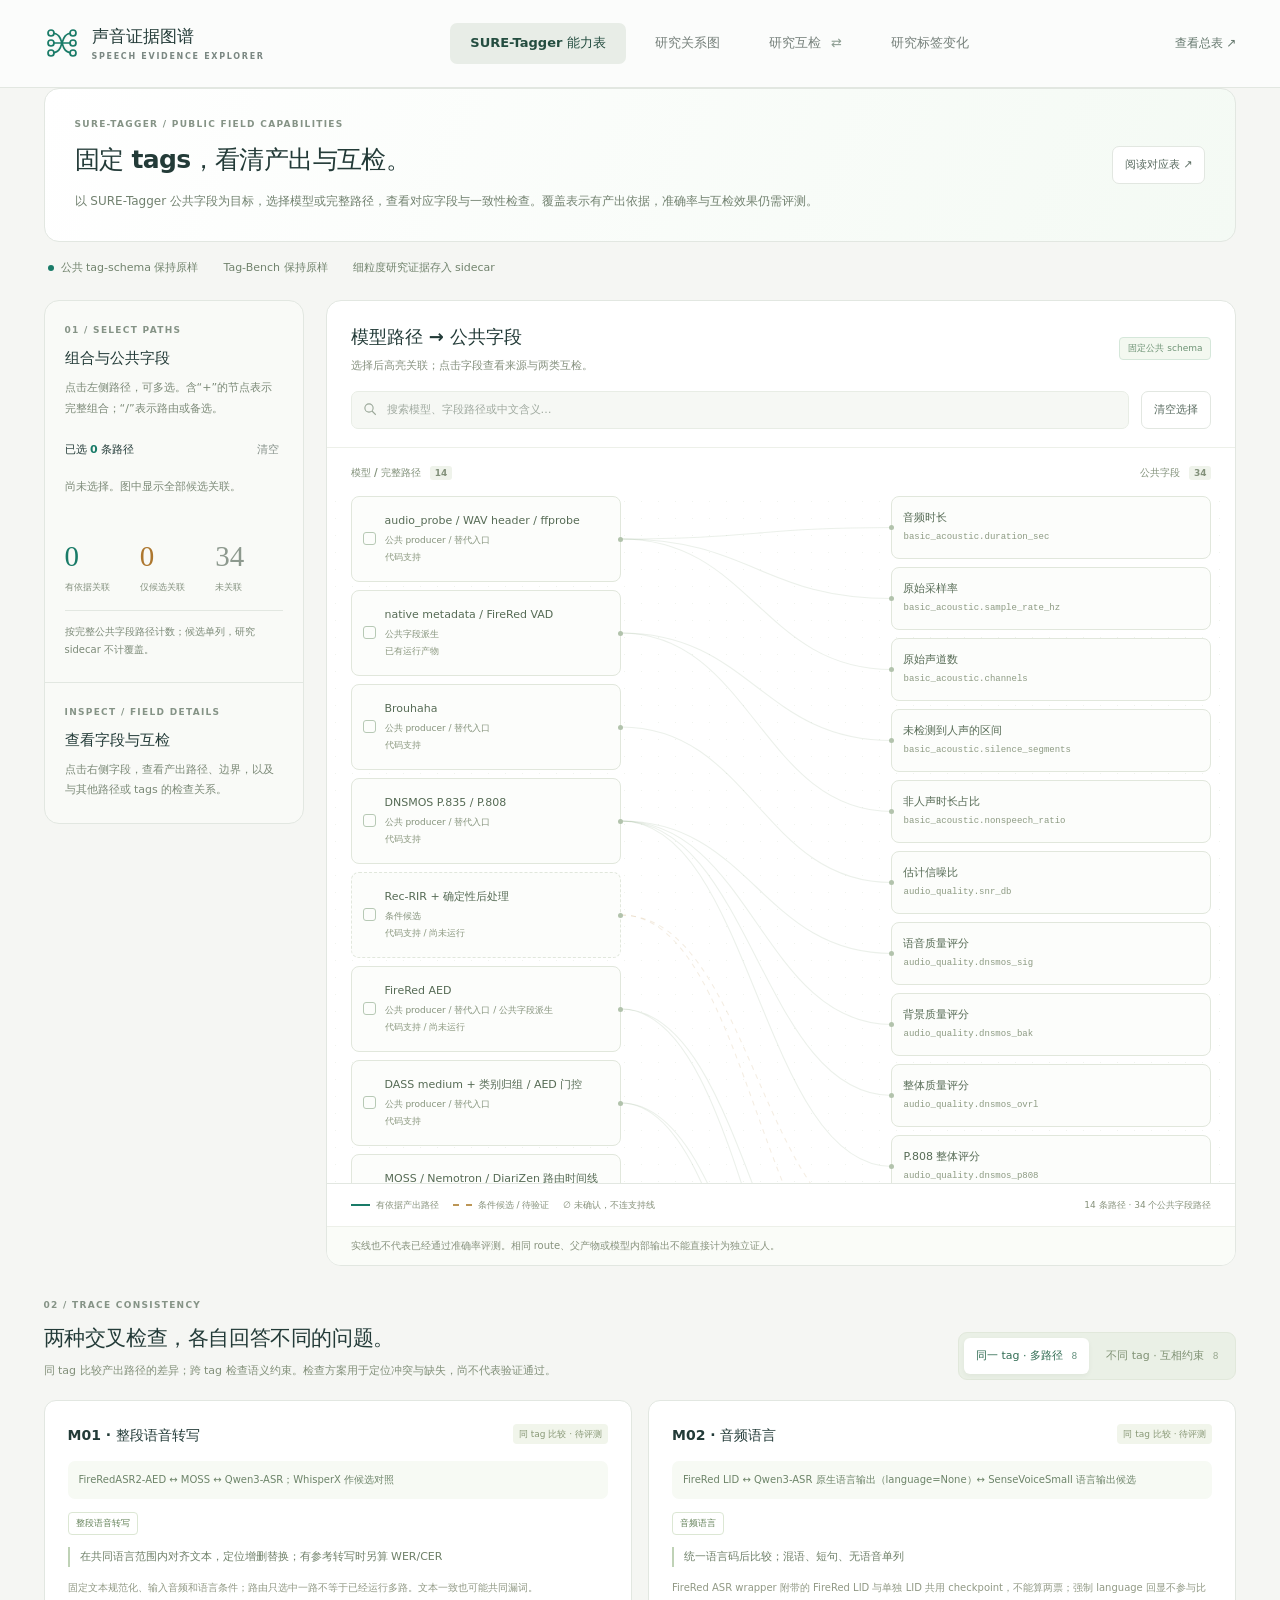
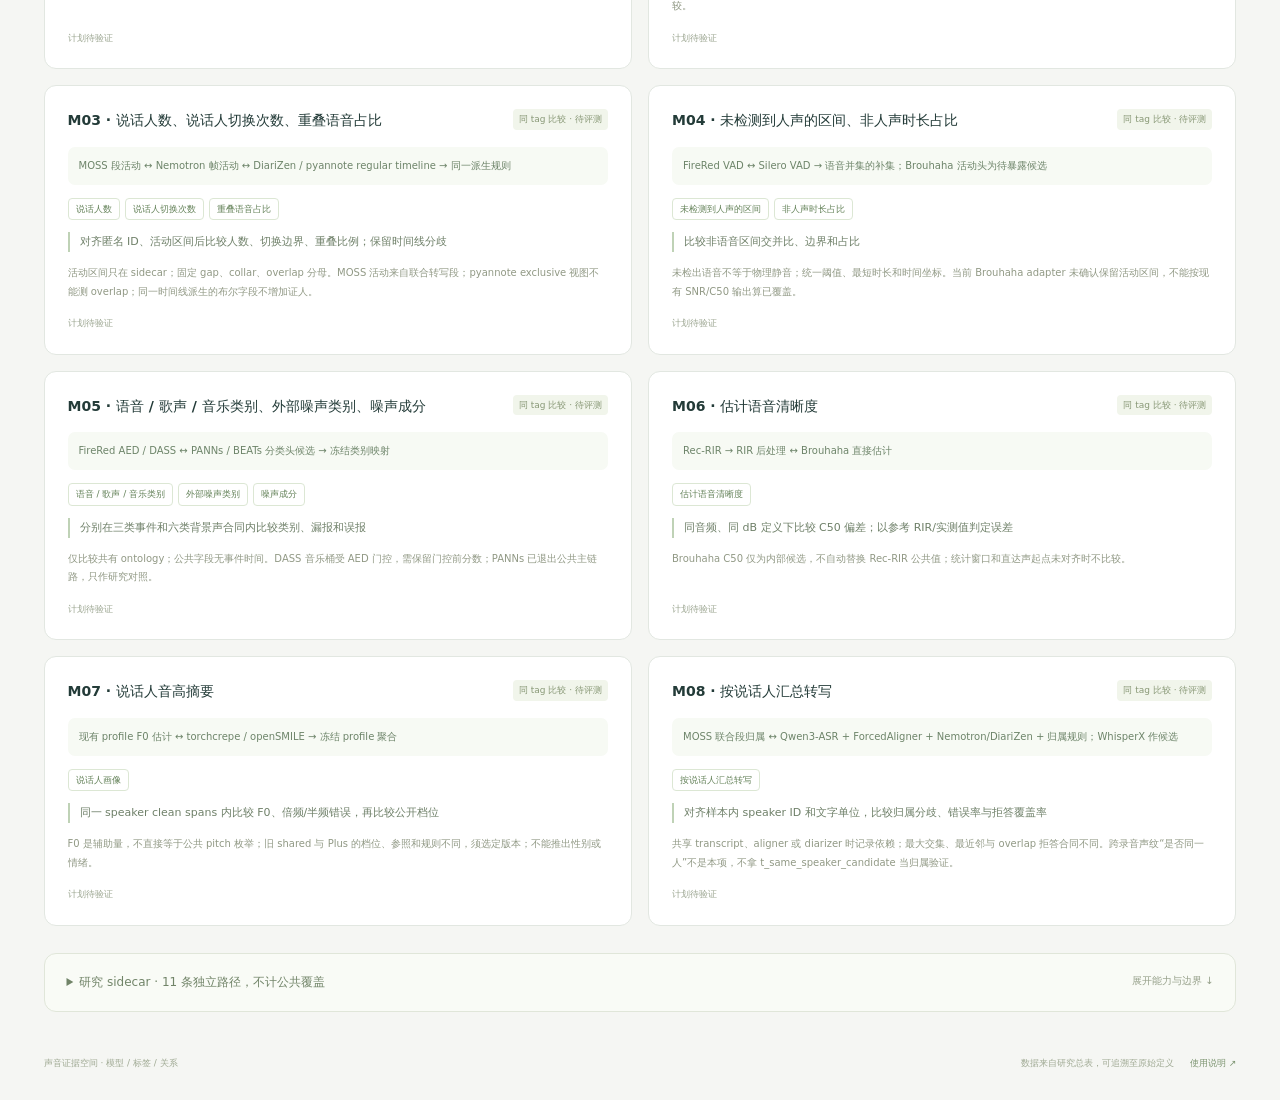
==== commit cf502074: "Add SURE-Tagger public-field capability view and cross-checks" ====
--- a/docs/research/speech-evidence-space-20261020/visualization/index.html
+++ b/docs/research/speech-evidence-space-20261020/visualization/index.html
@@ -6,16 +6,18 @@
   <meta name="theme-color" content="#f5f6f3">
   <title>声音证据图谱 · 模型与标签</title>
   <link rel="stylesheet" href="styles.css">
+  <link rel="stylesheet" href="sure.css">
   <script src="data.js" defer></script>
+  <script src="sure.js" defer></script>
   <script src="app.js" defer></script>
 </head>
 <body>
   <header class="topbar">
-    <a class="brand" href="#graph" aria-label="声音证据图谱首页">
+    <a class="brand" href="#sure" aria-label="声音证据图谱首页">
       <svg viewBox="0 0 36 36" aria-hidden="true"><path d="M7 8C23 8 13 28 29 28M7 28C23 28 13 8 29 8M7 18H29"/><circle cx="7" cy="8" r="3"/><circle cx="7" cy="18" r="3"/><circle cx="7" cy="28" r="3"/><circle cx="29" cy="8" r="3"/><circle cx="29" cy="18" r="3"/><circle cx="29" cy="28" r="3"/></svg>
       <span>声音证据图谱<small>SPEECH EVIDENCE EXPLORER</small></span>
     </a>
-    <nav aria-label="主导航"><button class="nav-tab active" data-view="graph" aria-pressed="true">模型关系图</button><button class="nav-tab" data-view="checks" aria-pressed="false">跨标签检查 <span>⇄</span></button><button class="nav-tab" data-view="comparison" aria-pressed="false">标签变化 <span>↗</span></button></nav>
+    <nav aria-label="主导航"><button class="nav-tab active" data-view="sure" aria-pressed="true">SURE-Tagger 能力表</button><button class="nav-tab" data-view="graph" aria-pressed="false">研究关系图</button><button class="nav-tab" data-view="checks" aria-pressed="false">研究互检 <span>⇄</span></button><button class="nav-tab" data-view="comparison" aria-pressed="false">研究标签变化</button></nav>
     <a class="source-link" href="../模型与标签对应总表.md" target="_blank" rel="noopener">查看总表 ↗</a>
   </header>
 
@@ -25,7 +27,8 @@
       <div class="overview" id="overview" aria-label="总表统计"></div>
     </section>
 
-    <section id="graph-view" class="workspace">
+    <section id="sure-view" hidden aria-label="SURE-Tagger 公共标签能力与链路互检"></section>
+    <section id="graph-view" class="workspace" hidden>
       <aside class="sidebar">
         <section class="side-section"><div class="section-kicker">01 / BUILD A COMBINATION</div><h2>选择模型组合</h2><p class="muted">从预设开始，或点击图中模型自由组合。</p><label class="field-label" for="preset">组合预设</label><select id="preset"><option value="">自定义组合</option></select><div class="quick-presets" id="quick-presets"></div><div class="selection-heading"><span>已选模型 <b id="selected-count">0</b></span><button id="clear" class="text-button">清空</button></div><div id="selected-chips" class="selected-chips"></div><button id="export" class="secondary-button">导出当前组合 <span>↓</span></button></section>
         <section class="side-section coverage-section"><div class="section-kicker">02 / EXPLORE COVERAGE</div><h2>当前标签覆盖</h2><div class="coverage-stats" aria-live="polite"><div><strong id="supported-count">0</strong><span>有依据路径</span></div><div><strong id="candidate-count">0</strong><span>仅候选路径</span></div><div><strong id="remaining-count">51</strong><span>尚未覆盖</span></div></div><div class="coverage-bar"><span id="supported-bar"></span><span id="candidate-bar"></span></div><p class="small-note">覆盖按完整模型组合计算；有依据的路径仍可能需要对齐、后处理或输入条件，不代表已部署或精度通过验证。</p></section>
--- a/docs/research/speech-evidence-space-20261020/visualization/sure.css
+++ b/docs/research/speech-evidence-space-20261020/visualization/sure.css
@@ -0,0 +1,118 @@
+/* SURE-Tagger public capability view; scoped to avoid changing the research graph. */
+#sure-view { padding-bottom: 18px; }
+.sure-intro { display:flex; align-items:center; justify-content:space-between; gap:30px; padding:28px 30px; border:1px solid var(--border); border-radius:var(--radius); background:linear-gradient(112deg,#fff,#f4faf4); }
+.sure-intro h2 { font-size:25px; letter-spacing:-.6px; margin:4px 0 10px; }
+.sure-intro p { font-size:12px; color:#71816f; max-width:830px; line-height:1.9; }
+.sure-contract { display:flex; gap:25px; flex-wrap:wrap; margin:17px 4px 23px; color:#71836d; font-size:11px; }
+.sure-contract span { display:flex; align-items:center; gap:7px; }
+.sure-contract i { width:6px; height:6px; background:var(--teal); border-radius:50%; }
+.sure-workspace { display:grid; grid-template-columns:260px minmax(0,1fr); gap:22px; align-items:start; }
+.sure-sidebar { border:1px solid var(--border); border-radius:var(--radius); background:#f9faf7; overflow:hidden; }
+.sure-side-block { padding:22px 20px; }
+.sure-side-block + .sure-side-block { border-top:1px solid var(--border); }
+.sure-muted { font-size:11px; color:#7c8a78; line-height:1.85; margin-top:8px; }
+.sure-selection-title { display:flex; align-items:center; justify-content:space-between; font-size:11px; margin-top:18px; margin-bottom:7px; }
+.sure-selection-title b { color:var(--teal); }
+.sure-stats { display:grid; grid-template-columns:repeat(3,1fr); gap:8px; margin:22px 0 15px; }
+.sure-stats strong { display:block; font:500 29px/1.2 Georgia,serif; color:var(--teal); }
+.sure-stats > div:nth-child(2) strong { color:var(--amber); }
+.sure-stats > div:nth-child(3) strong { color:#8d998e; }
+.sure-stats span { display:block; font-size:9px; color:#83907e; margin-top:6px; }
+.sure-count-note { font-size:10px; border-top:1px solid var(--border); padding-top:12px; }
+.sure-detail { max-height:780px; overflow:auto; scrollbar-width:thin; }
+.sure-detail h3 { font-size:15px; }
+.sure-detail h4 { font-size:11px; margin:19px 0 9px; font-weight:600; }
+.sure-close { float:right; font-size:19px; line-height:1; }
+.sure-detail-path { display:block; margin:8px 0 14px; font-size:10px; color:#7d9075; }
+.sure-detail-path-card,.sure-mini-check { border:1px solid #e0e7db; border-radius:7px; background:#fff; padding:11px; margin-top:8px; overflow-wrap:anywhere; }
+.sure-detail-path-card strong,.sure-mini-check strong { display:block; font-size:11px; font-weight:500; color:#526b53; }
+.sure-detail-path-card p,.sure-mini-check p { font-size:10px; color:#7f8b78; line-height:1.8; margin:7px 0; }
+.sure-detail-path-card .text-button { color:var(--teal); padding-left:0; }
+.sure-graph-panel { min-width:0; border:1px solid var(--border); background:#fff; border-radius:var(--radius); overflow:hidden; }
+.sure-panel-heading { padding:22px 24px 17px; display:flex; align-items:center; justify-content:space-between; gap:16px; }
+.sure-panel-heading h3 { font-size:18px; }
+.sure-panel-heading p { color:#86917f; font-size:11px; margin-top:5px; }
+.sure-toolbar { display:flex; gap:12px; padding:0 24px 18px; border-bottom:1px solid #edf0e9; }
+.sure-toolbar .search-box { min-width:0; }
+.sure-column-headings { display:flex; justify-content:space-between; padding:17px 24px 12px; font-size:10px; color:#82917a; font-weight:600; }
+.sure-column-headings b { font-size:9px; background:#eff3eb; border-radius:3px; margin-left:5px; padding:2px 5px; }
+.sure-scroll-hint { display:none; padding:0 16px 12px; font-size:10px; color:#8b9a80; }
+.sure-graph-scroll { position:relative; padding:0 24px 15px; height:690px; overflow:auto; overscroll-behavior:contain; scrollbar-width:thin; scrollbar-color:#ced9cc transparent; background:radial-gradient(circle,#ced8c74d .7px,transparent .8px) 0 0/17px 17px; }
+.sure-canvas { position:relative; display:flex; justify-content:space-between; gap:110px; min-width:720px; min-height:520px; isolation:isolate; }
+.sure-node-column { position:relative; z-index:2; display:flex; flex-direction:column; gap:8px; flex-shrink:0; padding:3px 0 8px; }
+.sure-model-column { width:270px; }
+.sure-field-column { width:320px; }
+.sure-node { width:100%; text-align:left; display:flex; gap:9px; align-items:center; border:1px solid #e1e7dc; background:#fcfdfb; border-radius:8px; padding:10px 11px; position:relative; transition:opacity .18s,filter .18s,border-color .18s,background .18s; color:#566b55; }
+.sure-node::after { content:""; position:absolute; width:5px; height:5px; right:-3px; top:calc(50% - 2px); background:#b2c3ac; border-radius:50%; }
+.sure-field::after { left:-3px; right:auto; }
+.sure-model { min-height:86px; }
+.sure-field { min-height:63px; }
+.sure-node-text { display:block; min-width:0; flex:1; }
+.sure-node strong { display:block; font-size:11px; line-height:1.5; font-weight:500; overflow-wrap:anywhere; }
+.sure-node small { display:block; font-size:9px; color:#85937c; margin-top:4px; line-height:1.5; }
+.sure-node code { display:block; font-size:9px; line-height:1.6; color:#8c9a82; margin-top:3px; overflow-wrap:anywhere; }
+.sure-node .sure-evidence { display:block; margin-top:3px; }
+.sure-evidence { font-size:9px; color:#8c9980; }
+.sure-checkbox { width:13px; height:13px; flex:0 0 13px; border:1px solid #b7c9b5; border-radius:3px; font-size:9px; line-height:11px; text-align:center; }
+.sure-node.is-selected { background:#e9f4e9; border-color:#76a58b; color:#27654e; }
+.sure-node.is-selected .sure-checkbox { background:var(--teal); color:#fff; border-color:var(--teal); }
+.sure-node.is-active { background:#eaf5ef; border-color:#87b59c; color:#27654e; }
+.sure-node.is-active::after,.sure-node.is-selected::after { background:var(--teal); }
+.sure-model.is-candidate { border-style:dashed; }
+.sure-node.is-candidate.is-active,.sure-model.is-candidate.is-selected { background:var(--amber-bg); border-color:#d7bd88; color:#916929; }
+.sure-node.is-dimmed { opacity:.26; filter:blur(.3px); }
+.sure-node.is-focused { box-shadow:0 0 0 2px #549b7c; }
+.sure-node:hover { border-color:#8eb69d; background:#f1f8ef; opacity:1!important; filter:none!important; }
+.sure-node.is-unavailable { background:#f4f4f2; color:#8f978b; }
+.sure-node.is-unavailable::after { display:none; }
+.sure-node:disabled { cursor:not-allowed; }
+.sure-node:disabled .sure-checkbox { border-color:transparent; color:#a79a88; }
+.sure-field-state { flex-shrink:0; font-size:9px; color:#839276; }
+#sure-connections { position:absolute; inset:0; width:100%; height:100%; z-index:1; pointer-events:none; overflow:visible; }
+.sure-edge { fill:none; stroke:#89a483; stroke-width:1.05; opacity:.17; }
+.sure-edge.is-active { stroke:var(--teal); stroke-width:1.8; opacity:.62; }
+.sure-edge.is-candidate { stroke:#bc9656; stroke-dasharray:5 5; }
+.sure-edge.is-dimmed { opacity:.035; }
+.sure-legend { display:flex; flex-wrap:wrap; gap:14px; align-items:center; font-size:9px; color:#87927c; border-top:1px solid var(--border); padding:14px 24px; }
+.sure-legend span { display:flex; align-items:center; gap:6px; }
+#sure-graph-status { margin-left:auto; }
+.sure-boundary { padding:11px 24px; font-size:10px; color:#87927d; background:#fafcf8; border-top:1px solid #edf0e9; }
+.sure-checks-section { margin-top:32px; }
+.sure-checks-heading { display:flex; align-items:flex-end; justify-content:space-between; gap:24px; margin:0 0 20px; }
+.sure-checks-heading h2 { font-size:21px; margin-bottom:7px; }
+.sure-checks-heading p { color:#82907a; font-size:11px; max-width:700px; }
+.sure-check-tabs { display:flex; gap:5px; background:#eaf0e6; border:1px solid #e1e8db; padding:5px; border-radius:9px; flex-shrink:0; }
+.sure-check-tabs button { border:0; border-radius:6px; font-size:11px; color:#809275; padding:9px 12px; }
+.sure-check-tabs button[aria-pressed="true"] { color:#326d54; background:#fff; box-shadow:0 2px 5px #21412b0d; }
+.sure-check-tabs b { font-size:9px; font-weight:400; margin-left:5px; opacity:.75; }
+.sure-check-list { display:grid; grid-template-columns:repeat(2,minmax(0,1fr)); gap:16px; }
+.sure-check-card { padding:23px; background:#fff; border:1px solid var(--border); border-radius:12px; display:flex; flex-direction:column; min-width:0; }
+.sure-check-card.is-relevant { border-color:#91b69b; box-shadow:inset 3px 0 #a2c6aa; }
+.sure-check-card-heading { display:flex; align-items:flex-start; justify-content:space-between; gap:14px; margin-bottom:15px; }
+.sure-check-card-heading h3 { font-size:14px; font-weight:600; }
+.sure-check-card-heading > span { white-space:nowrap; font-size:9px; color:#889876; padding:3px 6px; border-radius:4px; background:#f1f5eb; }
+.sure-check-branches { display:flex; flex-wrap:wrap; align-items:center; gap:6px; margin-bottom:13px; padding:11px; background:#f7faf4; border-radius:7px; }
+.sure-check-branches span { font-size:10px; color:#6d8469; overflow-wrap:anywhere; }
+.sure-check-branches i { font-size:14px; color:#9eb298; font-style:normal; padding:0 2px; }
+.sure-check-fields { display:flex; flex-wrap:wrap; gap:5px; margin-bottom:12px; }
+.sure-field-chip { font-size:9px; color:#648259; padding:3px 7px; border:1px solid #dce7d4; border-radius:4px; background:#fff; text-align:left; }
+.sure-field-chip:hover { background:var(--mint); border-color:#abc7a5; }
+.sure-check-rule { font-size:11px; line-height:1.85; color:#6f8069; padding-left:10px; border-left:2px solid #bfd2b6; }
+.sure-caveat { color:#919985; font-size:10px; line-height:1.85; margin-top:12px; }
+.sure-check-card-foot { display:flex; justify-content:space-between; gap:12px; color:#9ba590; font-size:9px; margin-top:auto; padding-top:15px; }
+.sure-check-card-foot b { font-weight:400; color:var(--teal); }
+.sure-sidecars { margin-top:27px; padding:19px 22px; border:1px solid #e0e6d9; border-radius:12px; background:#f9fbf6; }
+.sure-sidecars > summary { cursor:pointer; font-size:12px; font-weight:500; color:#718468; }
+.sure-sidecars > summary span { float:right; font-size:10px; font-weight:400; color:#96a08a; }
+.sure-sidecars > p { font-size:11px; color:#87977b; margin:13px 0 16px; }
+.sure-sidecar-list { display:grid; grid-template-columns:repeat(2,minmax(0,1fr)); gap:12px; }
+.sure-sidecar-card { padding:16px; border:1px solid #e1e7db; border-radius:8px; background:#fff; min-width:0; }
+.sure-sidecar-card h3 { font-size:12px; font-weight:500; overflow-wrap:anywhere; }
+.sure-sidecar-card p { font-size:10px; color:#85917c; line-height:1.85; margin-top:10px; }
+.sure-code-list { display:flex; flex-wrap:wrap; gap:5px; margin-top:10px; }
+.sure-code-list code { background:#f2f5ec; border-radius:3px; padding:2px 5px; color:#839276; font-size:9px; }
+@media(min-width:1500px) { .sure-workspace { grid-template-columns:280px minmax(0,1fr); } .sure-model-column { width:290px; } .sure-field-column { width:340px; } }
+@media(max-width:1150px) { .sure-workspace { grid-template-columns:230px minmax(0,1fr); gap:16px; } .sure-side-block { padding:19px 16px; } .sure-checks-heading { align-items:flex-start; flex-direction:column; gap:16px; } .sure-intro { padding:24px; } .sure-intro h2 { font-size:22px; } }
+@media(max-width:800px) { .sure-scroll-hint { display:block; } .sure-workspace { grid-template-columns:1fr; } .sure-sidebar { display:grid; grid-template-columns:1fr 1fr; } .sure-side-block + .sure-side-block { border-top:0; border-left:1px solid var(--border); } .sure-detail { max-height:370px; } .sure-intro { flex-direction:column; align-items:flex-start; gap:17px; } .sure-intro h2 { font-size:22px; } .sure-contract { gap:10px 18px; font-size:10px; } .sure-check-list { grid-template-columns:1fr; } .sure-checks-heading h2 { font-size:19px; } .sure-graph-scroll { height:570px; } .sure-sidecars > summary span { display:none; } }
+@media(max-width:540px) { .sure-sidebar { display:block; } .sure-side-block + .sure-side-block { border-left:0; border-top:1px solid var(--border); } .sure-intro { padding:21px; } .sure-intro h2 { font-size:20px; } .sure-intro p { font-size:11px; } .sure-panel-heading { padding:19px 16px; } .sure-panel-heading .pill { display:none; } .sure-toolbar { padding:0 16px 15px; gap:8px; } .sure-toolbar .secondary-button { padding:7px 8px; font-size:10px; } .sure-column-headings { padding-left:16px; padding-right:16px; } .sure-graph-scroll { padding-left:16px; padding-right:16px; } .sure-legend { padding:12px 16px; gap:10px; } .sure-check-tabs { width:100%; } .sure-check-tabs button { flex:1; font-size:10px; padding:8px 5px; } .sure-check-card { padding:18px; } .sure-check-card-heading { gap:8px; } .sure-check-card-heading h3 { font-size:13px; } .sure-sidecar-list { grid-template-columns:1fr; } .sure-sidecars { padding:17px; } }
+@media(prefers-reduced-motion:reduce) { .sure-node { transition:none; } }
